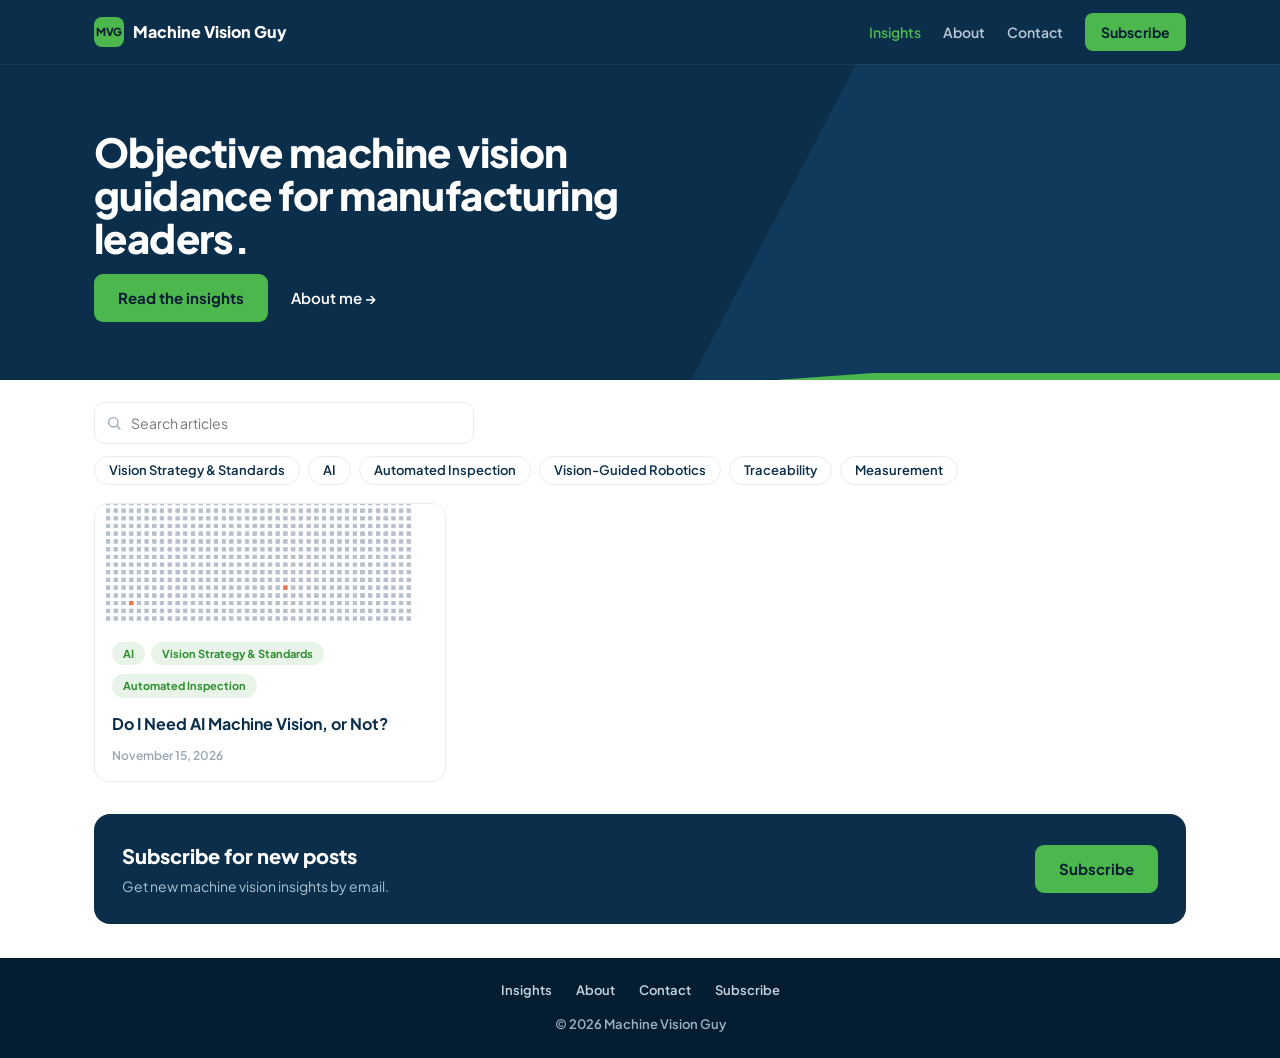
==== index.html @ 8062cccf "Initial Site Launch Uploading initial website." ====
<!DOCTYPE html>
<html lang="en">
<head>
  <meta charset="utf-8">
  <meta name="viewport" content="width=device-width, initial-scale=1">
  <title>Machine Vision Guy</title>
  <meta name="description" content="Objective machine vision guidance for manufacturing leaders.">
  <link rel="icon" href="assets/logo.svg">
  <link rel="preconnect" href="https://fonts.googleapis.com">
  <link rel="preconnect" href="https://fonts.gstatic.com" crossorigin>
  <link href="https://fonts.googleapis.com/css2?family=Plus+Jakarta+Sans:wght@400;500;600;700;800&display=swap" rel="stylesheet">
  <link rel="stylesheet" href="assets/style.css">
</head>
<body>

  <header class="site-header"><div class="wrap">
    <a class="brand" href="index.html"><span class="brand-mark">MVG</span><span class="brand-name">Machine Vision Guy</span></a>
    <button class="nav-toggle" id="nav-toggle" aria-label="Menu" aria-expanded="false" aria-controls="nav">&#9776;</button>
    <nav class="nav" id="nav">
      <a href="index.html" class="active">Insights</a>
      <a href="about.html">About</a>
      <a href="contact.html">Contact</a>
      <a href="subscribe.html" class="navbtn">Subscribe</a>
    </nav>
  </div></header>

  <section class="hero">
    <div class="wedge"></div><div class="wedge2"></div>
    <div class="wrap"><div class="hc">
      <h1>Objective machine vision guidance for manufacturing leaders.</h1>
      <a class="btn" href="#latest">Read the insights</a>
      <a class="btn-ghost" href="about.html">About me &rarr;</a>
    </div></div>
  </section>

  <main class="wrap">

    <section class="filter" id="latest">
      <div class="search">
        <svg viewBox="0 0 24 24" fill="none" stroke="currentColor" stroke-width="2" stroke-linecap="round"><circle cx="11" cy="11" r="7"/><line x1="21" y1="21" x2="16.5" y2="16.5"/></svg>
        <input id="search" type="search" placeholder="Search articles">
      </div>
      <div class="cats">
        <button class="chip" data-filter="strategy">Vision Strategy &amp; Standards</button>
        <button class="chip" data-filter="ai">AI</button>
        <button class="chip" data-filter="inspection">Automated Inspection</button>
        <button class="chip" data-filter="vgr">Vision-Guided Robotics</button>
        <button class="chip" data-filter="traceability">Traceability</button>
        <button class="chip" data-filter="measurement">Measurement</button>
      </div>
    </section>

    <section class="grid">
      <div class="card" data-category="ai,strategy,inspection">
        <a href="articles/do-i-need-ai-machine-vision.html"><div class="card-inner">
          <div class="ph"><img src="assets/articles/chart-benchmark.png" alt="Inspection benchmark across 1,000 parts"></div>
          <div class="card-body">
            <span class="pill">AI</span><span class="pill">Vision Strategy &amp; Standards</span><span class="pill">Automated Inspection</span>
            <h3>Do I Need AI Machine Vision, or Not?</h3><span class="date">November 15, 2026</span></div>
        </div></a>
      </div>
    </section>
    <p class="empty-note" id="empty-note" style="display:none">No articles match. Clear the search or categories.</p>

    <section class="news">
      <div><h3>Subscribe for new posts</h3><p>Get new machine vision insights by email.</p></div>
      <a class="btn" href="subscribe.html">Subscribe</a>
    </section>

  </main>

  <footer class="site-footer"><div class="wrap">
    <nav class="foot-nav"><a href="index.html">Insights</a><a href="about.html">About</a><a href="contact.html">Contact</a><a href="subscribe.html">Subscribe</a></nav>
    <a class="foot-copy" href="about.html">&copy; 2026 Machine Vision Guy</a>
  </div></footer>

  <script src="assets/app.js"></script>
</body>
</html>
---- assets/style.css ----
/* Machine Vision Guy — Direction C (bold modern corporate)
   Brand palette mirrored from A3. Tokens at the top control the whole site. */

:root {
  --navy:#0B2E4A;
  --navy-deep:#051D31;
  --navy-wedge:#0F3A5C;
  --green:#4CB74D;
  --green-deep:#2F8F31;
  --green-soft:#E7F4E7;
  --orange:#F48826;
  --orange-soft:#FCE6CE;
  --orange-ink:#B5610F;
  --surface:#F5F7F9;
  --band:#EAF3EA;
  --line:#E9ECEF;
  --ink:#0B2E4A;
  --body:#45586A;
  --muted:#9AA5B1;
  --maxw:1140px;
}

*{box-sizing:border-box;}
html{-webkit-text-size-adjust:100%;scroll-behavior:smooth;}
body{
  margin:0;
  min-height:100vh;
  display:flex;
  flex-direction:column;
  font-family:"Plus Jakarta Sans",-apple-system,BlinkMacSystemFont,"Segoe UI",Roboto,Helvetica,Arial,sans-serif;
  color:var(--body);
  background:#fff;
  line-height:1.6;
}
a{color:var(--green-deep);text-decoration:none;}
a:hover{text-decoration:underline;}
img{max-width:100%;display:block;}
.wrap{max-width:var(--maxw);margin:0 auto;padding:0 24px;}
[hidden]{display:none !important;}

/* ---------- Header (sticky) ---------- */
.site-header{background:var(--navy);position:sticky;top:0;z-index:100;box-shadow:0 1px 0 rgba(255,255,255,.06);}
.site-header .wrap{position:relative;display:flex;align-items:center;justify-content:space-between;height:64px;}
.brand{display:flex;align-items:center;gap:9px;}
.brand:hover{text-decoration:none;}
.brand-mark{width:30px;height:30px;border-radius:8px;background:var(--green);color:var(--navy-deep);
  display:flex;align-items:center;justify-content:center;font-weight:800;font-size:11px;letter-spacing:-.3px;}
.brand-name{color:#fff;font-weight:800;font-size:16px;}
.nav{display:flex;align-items:center;}
.nav a{color:#B9C7D6;font-size:14px;font-weight:600;margin-left:22px;}
.nav a:hover{color:#fff;text-decoration:none;}
.nav a.active{color:var(--green);}
.nav a.navbtn{background:var(--green);color:var(--navy-deep);font-weight:700;padding:8px 16px;border-radius:8px;}
.nav a.navbtn:hover{background:#43a645;color:var(--navy-deep);}
.nav-toggle{display:none;background:none;border:0;color:#fff;font-size:26px;line-height:1;cursor:pointer;padding:4px 2px;}

/* ---------- Hero (home: featured article) ---------- */
.hero{position:relative;background:var(--navy);overflow:hidden;}
.hero .wedge{position:absolute;top:0;right:0;width:46%;height:100%;background:var(--navy-wedge);
  clip-path:polygon(28% 0,100% 0,100% 100%,0 100%);}
.hero .wedge2{position:absolute;bottom:-1px;right:0;width:40%;height:8px;background:var(--green);
  clip-path:polygon(22% 0,100% 0,100% 100%,0 100%);}
.hero .wrap{position:relative;padding:52px 24px 58px;}
.hero .hc{position:relative;max-width:620px;}
.hero .eyebrow{color:var(--green);font-size:13px;font-weight:700;letter-spacing:.04em;text-transform:uppercase;}
.hero h1{color:#fff;font-size:40px;font-weight:800;line-height:1.08;letter-spacing:-.015em;margin:14px 0 14px;}
.hero .sub{color:#AFC2D0;font-size:17px;line-height:1.5;margin:0 0 24px;max-width:500px;}
.btn{display:inline-block;background:var(--green);color:var(--navy-deep);font-weight:700;font-size:15px;
  padding:12px 24px;border-radius:9px;border:0;cursor:pointer;}
.btn:hover{background:#43a645;color:var(--navy-deep);text-decoration:none;}
.btn-ghost{display:inline-block;color:#fff;font-weight:600;font-size:15px;padding:12px 16px;margin-left:4px;}
.btn-ghost:hover{color:var(--green);text-decoration:none;}

/* ---------- Tagline strip ---------- */
.strip{background:var(--surface);border-bottom:1px solid var(--line);}
.strip .wrap{padding:13px 24px;text-align:center;font-size:14px;font-weight:600;color:#5A6B7B;}

/* ---------- Filter bar (search + category picklist) ---------- */
.filter{display:flex;align-items:center;gap:12px;padding:22px 0 18px;flex-wrap:wrap;scroll-margin-top:84px;}
.cats{display:flex;flex-wrap:wrap;gap:8px;}
.chip{display:inline-block;font-size:13px;font-weight:600;padding:7px 14px;border-radius:999px;border:1px solid var(--line);
  color:var(--navy);background:#fff;cursor:pointer;line-height:1;font-family:inherit;}
.chip:hover{border-color:var(--green);}
.chip.on{background:var(--green-soft);border-color:var(--green-soft);color:var(--green-deep);}
.search{position:relative;flex:1;min-width:220px;max-width:380px;}
.search svg{position:absolute;left:12px;top:50%;transform:translateY(-50%);width:16px;height:16px;color:var(--muted);}
.search input{width:100%;height:42px;border:1px solid var(--line);border-radius:10px;padding:0 12px 0 36px;
  font-family:inherit;font-size:14px;color:var(--navy);background:#fff;}
.search input:focus{outline:none;border-color:var(--green);box-shadow:0 0 0 3px rgba(76,183,77,.15);}
.dropdown{position:relative;}
.dd-btn{display:inline-flex;align-items:center;gap:8px;height:42px;padding:0 16px;border:1px solid var(--line);
  border-radius:10px;background:#fff;color:var(--navy);font-family:inherit;font-size:14px;font-weight:600;cursor:pointer;}
.dd-btn:hover{border-color:var(--green);}
.dd-btn .caret{font-size:11px;color:var(--muted);}
.dd-count{background:var(--green);color:var(--navy-deep);font-size:11px;font-weight:700;border-radius:999px;padding:1px 8px;}
.dd-panel{position:absolute;top:48px;right:0;z-index:60;background:#fff;border:1px solid var(--line);border-radius:12px;
  box-shadow:0 12px 28px rgba(11,46,74,.14);padding:8px;min-width:270px;}
.dd-panel label{display:flex;align-items:center;gap:10px;padding:9px 10px;border-radius:8px;
  font-size:14px;color:var(--navy);font-weight:500;cursor:pointer;}
.dd-panel label:hover{background:var(--surface);}
.dd-panel input{width:16px;height:16px;accent-color:var(--green);margin:0;}

/* ---------- Card grid ---------- */
.grid{display:flex;flex-wrap:wrap;margin:0 -9px 10px;}
.card{width:33.333%;padding:0 9px 18px;}
.card-inner{border:1px solid var(--line);border-radius:14px;overflow:hidden;background:#fff;height:100%;
  transition:box-shadow .15s ease,transform .15s ease;}
.card:hover .card-inner{box-shadow:0 10px 24px rgba(11,46,74,.10);transform:translateY(-2px);}
.card a{color:inherit;}
.card a:hover{text-decoration:none;}
.ph{height:120px;background:var(--band);display:flex;align-items:center;justify-content:center;
  color:#A9C3AC;font-size:12px;font-weight:600;}
.ph img{width:100%;height:100%;object-fit:cover;}
.card-body{padding:15px 17px;}
.pill{display:inline-block;background:var(--green-soft);color:var(--green-deep);font-size:11px;font-weight:700;
  padding:3px 11px;border-radius:999px;margin:0 6px 6px 0;}
.pill.feat{background:var(--orange-soft);color:var(--orange-ink);}
.card h3{font-size:16px;font-weight:700;line-height:1.3;color:var(--navy);margin:10px 0 6px;}
.card .date{font-size:12px;color:var(--muted);font-weight:600;}
.is-hidden{display:none !important;}
.empty-note{font-size:14px;color:var(--muted);padding:4px 0 20px;}

/* ---------- Newsletter band ---------- */
.news{background:var(--navy);border-radius:16px;padding:26px 28px;margin:14px 0 34px;
  display:flex;align-items:center;justify-content:space-between;gap:16px;flex-wrap:wrap;}
.news h3{color:#fff;font-size:20px;font-weight:800;margin:0 0 3px;}
.news p{color:#AFC2D0;font-size:14px;margin:0;}

/* ---------- Article page ---------- */
.article{max-width:760px;margin:30px auto;padding:0 24px;}
.article .back{font-size:14px;font-weight:600;}
.article .pill{margin-bottom:12px;}
.article h1{font-size:36px;font-weight:800;line-height:1.12;letter-spacing:-.015em;color:var(--navy);margin:14px 0 10px;}
.article .meta{font-size:14px;color:var(--muted);font-weight:600;margin-bottom:22px;}
.article .content{font-size:17px;color:var(--body);}
.article .content h2{font-size:23px;font-weight:800;color:var(--navy);margin:34px 0 10px;}
.article .content h3{font-size:19px;font-weight:700;color:var(--navy);margin:24px 0 8px;}
.article .content p{margin:0 0 16px;}
.article .content ul,.article .content ol{margin:0 0 16px 22px;}
.article .content li{margin:6px 0;}
.article .content blockquote{margin:22px 0;padding:14px 20px;border-left:4px solid var(--green);
  background:var(--surface);color:var(--navy);border-radius:0 10px 10px 0;font-weight:600;}
.article .content img{border-radius:12px;margin:18px 0;}
.article .content figure{margin:22px 0;}
.article .content figure img{border:1px solid var(--line);border-radius:12px;}
.article .content figcaption{font-size:12px;color:var(--muted);margin-top:8px;text-align:center;}
.article .content table{width:100%;border-collapse:collapse;margin:20px 0;font-size:15px;}
.article .content th,.article .content td{border:1px solid var(--line);padding:10px 12px;text-align:left;vertical-align:top;}
.article .content thead th{background:var(--surface);color:var(--navy);font-weight:700;}
.article .content tbody td:first-child{font-weight:700;color:var(--navy);}
.disclosure{margin-top:30px;padding:14px 18px;background:var(--surface);border-radius:10px;
  font-size:13px;color:#5A6B7B;}

/* ---------- Simple page (about/contact) ---------- */
.page{max-width:760px;margin:34px auto;padding:0 24px;}
.page h1{font-size:34px;font-weight:800;letter-spacing:-.015em;color:var(--navy);margin:6px 0 16px;}
.page h2{font-size:21px;font-weight:700;color:var(--navy);margin:28px 0 10px;}
.page p{font-size:17px;margin:0 0 16px;}
.page ul{margin:0 0 16px 22px;}
.page li{margin:6px 0;font-size:17px;}
.page .lead{font-size:20px;color:var(--navy);font-weight:600;}
.bio{display:flex;gap:22px;align-items:flex-start;margin:6px 0 8px;}
.bio img{width:150px;height:150px;object-fit:cover;border-radius:14px;flex:0 0 150px;}
.bio .bio-text p{margin:0 0 14px;}
@media(max-width:600px){.bio{flex-direction:column;}.bio img{width:130px;height:130px;flex-basis:auto;}}
.form-embed{border:1px dashed var(--line);border-radius:12px;background:var(--surface);
  padding:26px;color:var(--muted);font-size:14px;text-align:center;margin:18px 0;max-width:540px;}
.form{max-width:540px;margin:4px 0 8px;}
.form .field{margin-bottom:14px;}
.form label{display:block;font-size:14px;font-weight:600;color:var(--navy);margin-bottom:6px;}
.form .opt{color:var(--muted);font-weight:500;}
.form input,.form textarea{width:100%;border:1px solid var(--line);border-radius:10px;padding:11px 13px;
  font-family:inherit;font-size:15px;color:var(--navy);background:#fff;}
.form input:focus,.form textarea:focus{outline:none;border-color:var(--green);box-shadow:0 0 0 3px rgba(76,183,77,.15);}
.form .hp{position:absolute;left:-9999px;width:1px;height:1px;overflow:hidden;}
.notice{border-radius:10px;padding:14px 16px;font-size:15px;font-weight:600;margin:0 0 16px;display:none;}
.notice.ok{background:var(--green-soft);color:var(--green-deep);}
.notice.err{background:#FCEBEB;color:#A32D2D;}
.notice.show{display:block;}

/* ---------- Footer ---------- */
.site-footer{background:var(--navy-deep);margin-top:auto;}
.site-footer .wrap{padding:22px 24px;text-align:center;}
.site-footer .foot-nav{display:flex;flex-wrap:wrap;justify-content:center;margin-bottom:10px;}
.site-footer .foot-nav a{margin:0 12px;}
.site-footer a{color:#C9D5DE;font-size:13px;font-weight:600;}
.site-footer a:hover{color:#fff;text-decoration:none;}
.site-footer .foot-copy{color:#9FB0BF;}

/* ---------- Responsive ---------- */
@media(max-width:860px){
  .card{width:50%;}
}
@media(max-width:820px){
  .nav-toggle{display:block;}
  .nav{display:none;position:absolute;top:64px;left:0;right:0;background:var(--navy);
    flex-direction:column;align-items:flex-start;padding:8px 24px 16px;box-shadow:0 10px 22px rgba(0,0,0,.2);}
  .nav.open{display:flex;}
  .nav a{margin:9px 0;font-size:16px;}
  .nav a.navbtn{margin-top:8px;}
  .filter{flex-direction:column;align-items:stretch;}
  .search{max-width:none;}
  .dropdown{width:100%;}
  .dd-btn{width:100%;justify-content:space-between;}
  .dd-panel{left:0;right:0;min-width:0;}
}
@media(max-width:600px){
  .hero .wedge,.hero .wedge2{display:none;}
  .hero h1{font-size:28px;}
  .card{width:100%;}
  .article h1{font-size:28px;}
  .news{flex-direction:column;align-items:flex-start;}
}
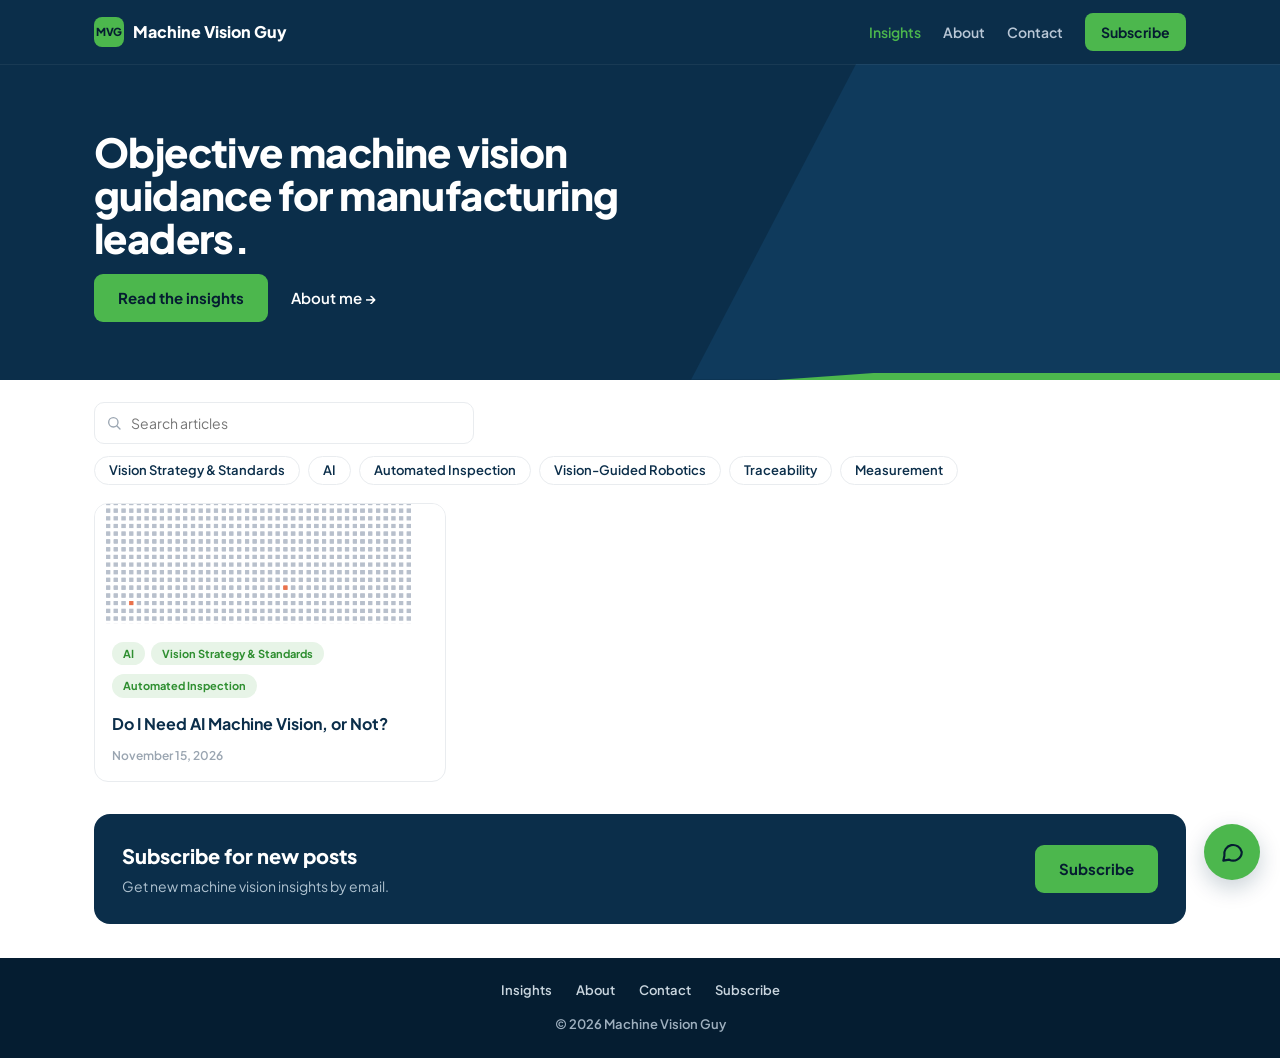
==== commit 5d5cd746: "Added Chatbot and Webform Submissions Added chatbot and webform for chatbot and Contact page" ====
--- a/index.html
+++ b/index.html
@@ -75,5 +75,6 @@
   </div></footer>
 
   <script src="assets/app.js"></script>
+  <script src="assets/concierge.js"></script>
 </body>
 </html>
--- a/assets/style.css
+++ b/assets/style.css
@@ -211,3 +211,69 @@
   .article h1{font-size:28px;}
   .news{flex-direction:column;align-items:flex-start;}
 }
+
+/* ---------- Concierge chat (assets/concierge.js) ---------- */
+@view-transition{navigation:auto;}
+::view-transition-old(root),::view-transition-new(root){animation-duration:.15s;}
+@media(prefers-reduced-motion:reduce){@view-transition{navigation:none;}}
+.mvgc{position:fixed;right:20px;bottom:20px;z-index:200;display:flex;flex-direction:column;align-items:flex-end;gap:12px;
+  font-family:inherit;view-transition-name:mvg-concierge;}
+.mvgc-fab{width:56px;height:56px;border-radius:50%;border:0;background:var(--green);color:var(--navy-deep);cursor:pointer;
+  display:flex;align-items:center;justify-content:center;box-shadow:0 8px 22px rgba(11,46,74,.22);}
+.mvgc-fab:hover{background:#43a645;}
+.mvgc-fab svg{width:26px;height:26px;}
+.mvgc-teaser{position:relative;width:250px;background:#fff;border:1px solid var(--line);border-radius:14px;padding:14px 34px 14px 16px;
+  font-size:14px;line-height:1.5;color:var(--body);cursor:pointer;box-shadow:0 12px 28px rgba(11,46,74,.14);}
+.mvgc-teaser strong{display:block;color:var(--navy);font-weight:700;margin-bottom:3px;}
+.mvgc-teaser-x{position:absolute;top:8px;right:8px;width:24px;height:24px;border:0;background:none;color:var(--muted);cursor:pointer;padding:3px;}
+.mvgc-teaser-x svg{width:18px;height:18px;}
+.mvgc-panel{width:380px;height:560px;max-height:calc(100vh - 110px);background:#fff;border:1px solid var(--line);border-radius:16px;
+  display:flex;flex-direction:column;overflow:hidden;box-shadow:0 18px 40px rgba(11,46,74,.18);}
+.mvgc-head{display:flex;align-items:center;gap:10px;background:var(--navy);padding:12px 14px;}
+.mvgc-head strong{color:#fff;font-size:15px;font-weight:700;}
+.mvgc-min{margin-left:auto;width:30px;height:30px;border:0;background:none;color:#B9C7D6;cursor:pointer;padding:4px;}
+.mvgc-min:hover{color:#fff;}
+.mvgc-min svg{width:20px;height:20px;}
+.mvgc-log{flex:1;overflow-y:auto;padding:16px 14px;display:flex;flex-direction:column;gap:10px;font-size:14px;line-height:1.55;}
+.mvgc-msg{max-width:88%;border-radius:14px;padding:10px 13px;}
+.mvgc-msg p{margin:0 0 8px;}
+.mvgc-msg p:last-child{margin-bottom:0;}
+.mvgc-bot{background:var(--surface);color:var(--navy);border-bottom-left-radius:4px;align-self:flex-start;}
+.mvgc-user{background:var(--green-soft);color:var(--green-deep);font-weight:600;border-bottom-right-radius:4px;align-self:flex-end;max-width:80%;}
+.mvgc-chips{display:flex;flex-wrap:wrap;gap:6px;margin-top:10px;}
+.mvgc-chips .chip{font-size:12px;padding:6px 11px;}
+.mvgc-cards{display:flex;flex-direction:column;gap:6px;margin-top:10px;}
+.mvgc-card{display:block;background:#fff;border:1px solid var(--line);border-radius:10px;padding:9px 11px;color:inherit;}
+.mvgc-card:hover{border-color:var(--green);text-decoration:none;}
+.mvgc-card .pill{font-size:10px;padding:2px 8px;margin:0 4px 4px 0;}
+.mvgc-card b{display:block;color:var(--navy);font-weight:700;font-size:13px;line-height:1.35;}
+.mvgc-talk{display:block;margin-top:10px;border:0;background:none;padding:0;color:var(--green-deep);font-family:inherit;font-size:13px;font-weight:700;cursor:pointer;text-align:left;}
+.mvgc-talk:hover{text-decoration:underline;}
+.mvgc-form{display:flex;flex-direction:column;gap:8px;margin-top:10px;}
+.mvgc-form input,.mvgc-form textarea{width:100%;border:1px solid var(--line);border-radius:9px;padding:9px 11px;font-family:inherit;font-size:14px;color:var(--navy);background:#fff;}
+.mvgc-form input:focus,.mvgc-form textarea:focus{outline:none;border-color:var(--green);box-shadow:0 0 0 3px rgba(76,183,77,.15);}
+.mvgc-form .btn{font-size:14px;padding:10px 16px;align-self:flex-start;}
+.mvgc-hp{position:absolute;left:-9999px;width:1px;height:1px;}
+.mvgc-ok{color:var(--green-deep);font-weight:600;}
+.mvgc-err{color:#A32D2D;font-size:13px;margin:0;}
+.mvgc-typing{display:flex;gap:4px;padding:14px 13px;}
+.mvgc-typing i{width:7px;height:7px;border-radius:50%;background:var(--muted);animation:mvgc-dot 1s infinite ease-in-out;}
+.mvgc-typing i:nth-child(2){animation-delay:.15s;}
+.mvgc-typing i:nth-child(3){animation-delay:.3s;}
+@keyframes mvgc-dot{0%,80%,100%{opacity:.3;}40%{opacity:1;}}
+.mvgc-input{display:flex;gap:8px;padding:12px 14px;border-top:1px solid var(--line);}
+.mvgc-input input{flex:1;min-width:0;height:42px;border:1px solid var(--line);border-radius:10px;padding:0 12px;font-family:inherit;font-size:14px;color:var(--navy);}
+.mvgc-input input:focus{outline:none;border-color:var(--green);box-shadow:0 0 0 3px rgba(76,183,77,.15);}
+.mvgc-input button{width:42px;height:42px;flex:0 0 42px;border:0;border-radius:10px;background:var(--green);color:var(--navy-deep);cursor:pointer;
+  display:flex;align-items:center;justify-content:center;}
+.mvgc-input button:hover{background:#43a645;}
+.mvgc-input button svg{width:20px;height:20px;}
+.mvgc-sr{position:absolute;width:1px;height:1px;overflow:hidden;clip:rect(0 0 0 0);}
+.mvgc-ts{position:absolute;bottom:0;left:0;}
+@media(max-width:600px){
+  .mvgc{right:14px;bottom:14px;}
+  .mvgc-teaser{width:220px;font-size:13px;}
+  .mvgc.is-open{left:0;right:0;top:0;bottom:0;gap:0;}
+  .mvgc.is-open .mvgc-panel{width:100%;height:100%;max-height:none;border-radius:0;border:0;}
+  .mvgc.is-open .mvgc-fab{display:none;}
+}
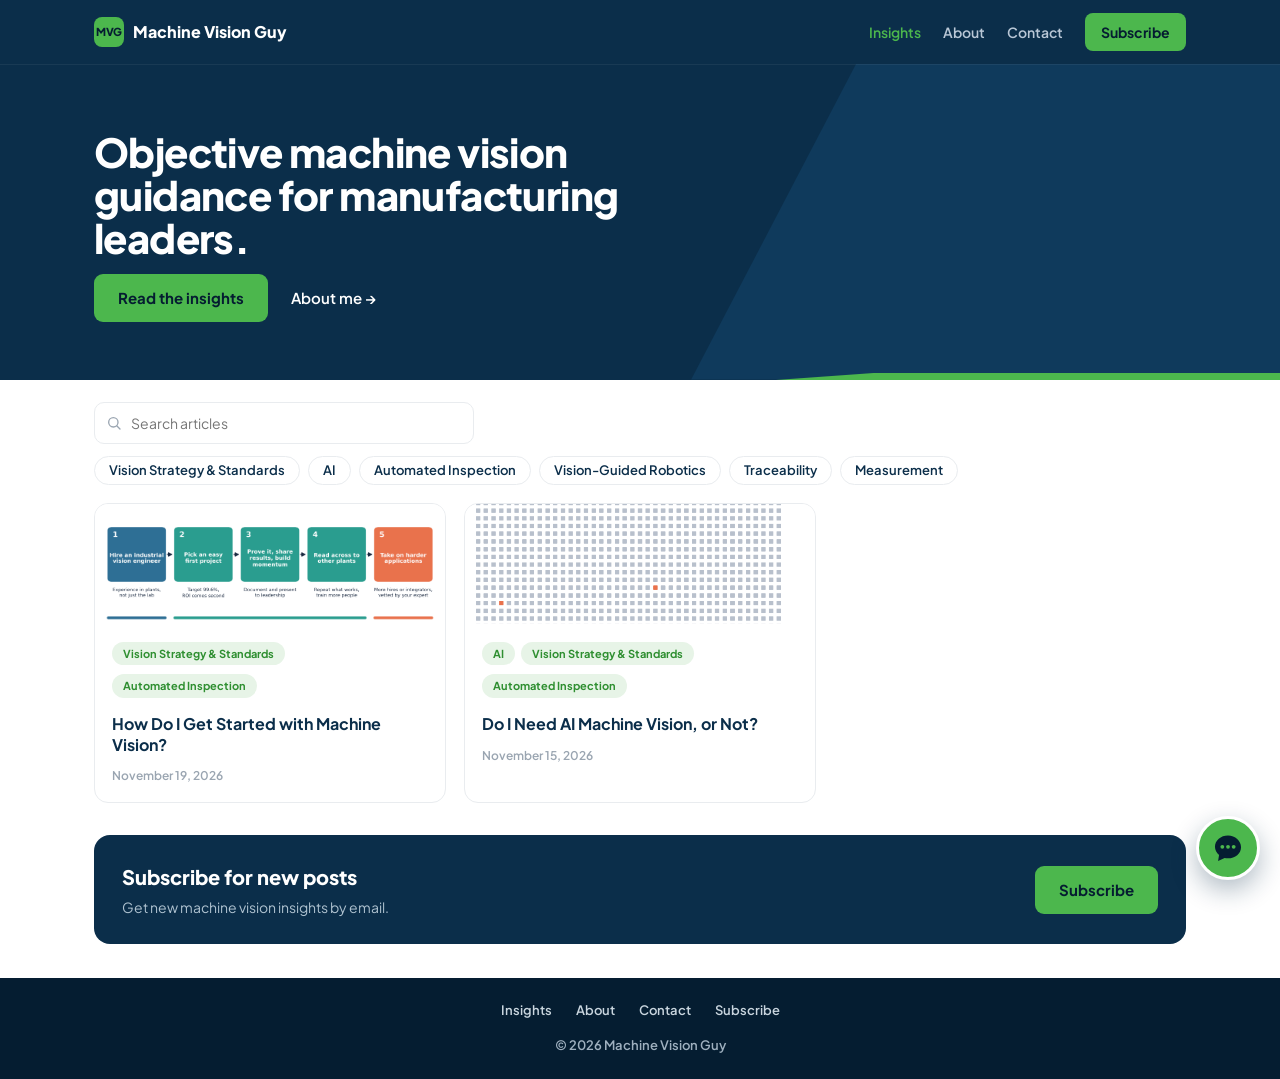
==== commit 97e73fbd: "Added "How Do I Get Started with Machine Vision?" article Added "How Do I Get Started with Machine V" ====
--- a/index.html
+++ b/index.html
@@ -51,6 +51,14 @@
     </section>
 
     <section class="grid">
+      <div class="card" data-category="strategy,inspection">
+        <a href="articles/how-do-i-get-started-with-machine-vision.html"><div class="card-inner">
+          <div class="ph"><img src="assets/articles/chart-getting-started-roadmap.png" alt="Five steps to get started with machine vision"></div>
+          <div class="card-body">
+            <span class="pill">Vision Strategy &amp; Standards</span><span class="pill">Automated Inspection</span>
+            <h3>How Do I Get Started with Machine Vision?</h3><span class="date">November 19, 2026</span></div>
+        </div></a>
+      </div>
       <div class="card" data-category="ai,strategy,inspection">
         <a href="articles/do-i-need-ai-machine-vision.html"><div class="card-inner">
           <div class="ph"><img src="assets/articles/chart-benchmark.png" alt="Inspection benchmark across 1,000 parts"></div>
--- a/assets/style.css
+++ b/assets/style.css
@@ -132,6 +132,11 @@
 .article .pill{margin-bottom:12px;}
 .article h1{font-size:36px;font-weight:800;line-height:1.12;letter-spacing:-.015em;color:var(--navy);margin:14px 0 10px;}
 .article .meta{font-size:14px;color:var(--muted);font-weight:600;margin-bottom:22px;}
+.article .tldr{background:var(--green-soft);border:1px solid var(--green);border-radius:14px;padding:18px 22px 12px;margin:0 0 30px;}
+.article .tldr h2{font-size:17px;font-weight:800;color:var(--green-deep);margin:0 0 8px;}
+.article .tldr ul{list-style:none;margin:0;padding:0;}
+.article .tldr li{position:relative;padding-left:22px;margin:0 0 10px;font-size:16px;line-height:1.5;color:var(--navy);}
+.article .tldr li::before{content:"";position:absolute;left:3px;top:.55em;width:8px;height:8px;border-radius:2px;background:var(--green);}
 .article .content{font-size:17px;color:var(--body);}
 .article .content h2{font-size:23px;font-weight:800;color:var(--navy);margin:34px 0 10px;}
 .article .content h3{font-size:19px;font-weight:700;color:var(--navy);margin:24px 0 8px;}
@@ -218,10 +223,15 @@
 @media(prefers-reduced-motion:reduce){@view-transition{navigation:none;}}
 .mvgc{position:fixed;right:20px;bottom:20px;z-index:200;display:flex;flex-direction:column;align-items:flex-end;gap:12px;
   font-family:inherit;view-transition-name:mvg-concierge;}
-.mvgc-fab{width:56px;height:56px;border-radius:50%;border:0;background:var(--green);color:var(--navy-deep);cursor:pointer;
-  display:flex;align-items:center;justify-content:center;box-shadow:0 8px 22px rgba(11,46,74,.22);}
+.mvgc-fab{position:relative;width:64px;height:64px;border-radius:50%;border:3px solid #fff;background:var(--green);color:var(--navy-deep);cursor:pointer;
+  display:flex;align-items:center;justify-content:center;box-shadow:0 10px 26px rgba(11,46,74,.32);transition:transform .15s ease;}
+.mvgc-fab:hover{transform:scale(1.06);}
+.mvgc:not(.is-open) .mvgc-fab::after{content:"";position:absolute;inset:-3px;border-radius:50%;border:3px solid var(--green);
+  animation:mvgc-pulse 2.4s ease-out 1s 4;pointer-events:none;opacity:0;}
+@keyframes mvgc-pulse{0%{transform:scale(1);opacity:.7;}100%{transform:scale(1.55);opacity:0;}}
+@media(prefers-reduced-motion:reduce){.mvgc-fab::after{animation:none;}}
 .mvgc-fab:hover{background:#43a645;}
-.mvgc-fab svg{width:26px;height:26px;}
+.mvgc-fab svg{width:34px;height:34px;}
 .mvgc-teaser{position:relative;width:250px;background:#fff;border:1px solid var(--line);border-radius:14px;padding:14px 34px 14px 16px;
   font-size:14px;line-height:1.5;color:var(--body);cursor:pointer;box-shadow:0 12px 28px rgba(11,46,74,.14);}
 .mvgc-teaser strong{display:block;color:var(--navy);font-weight:700;margin-bottom:3px;}
